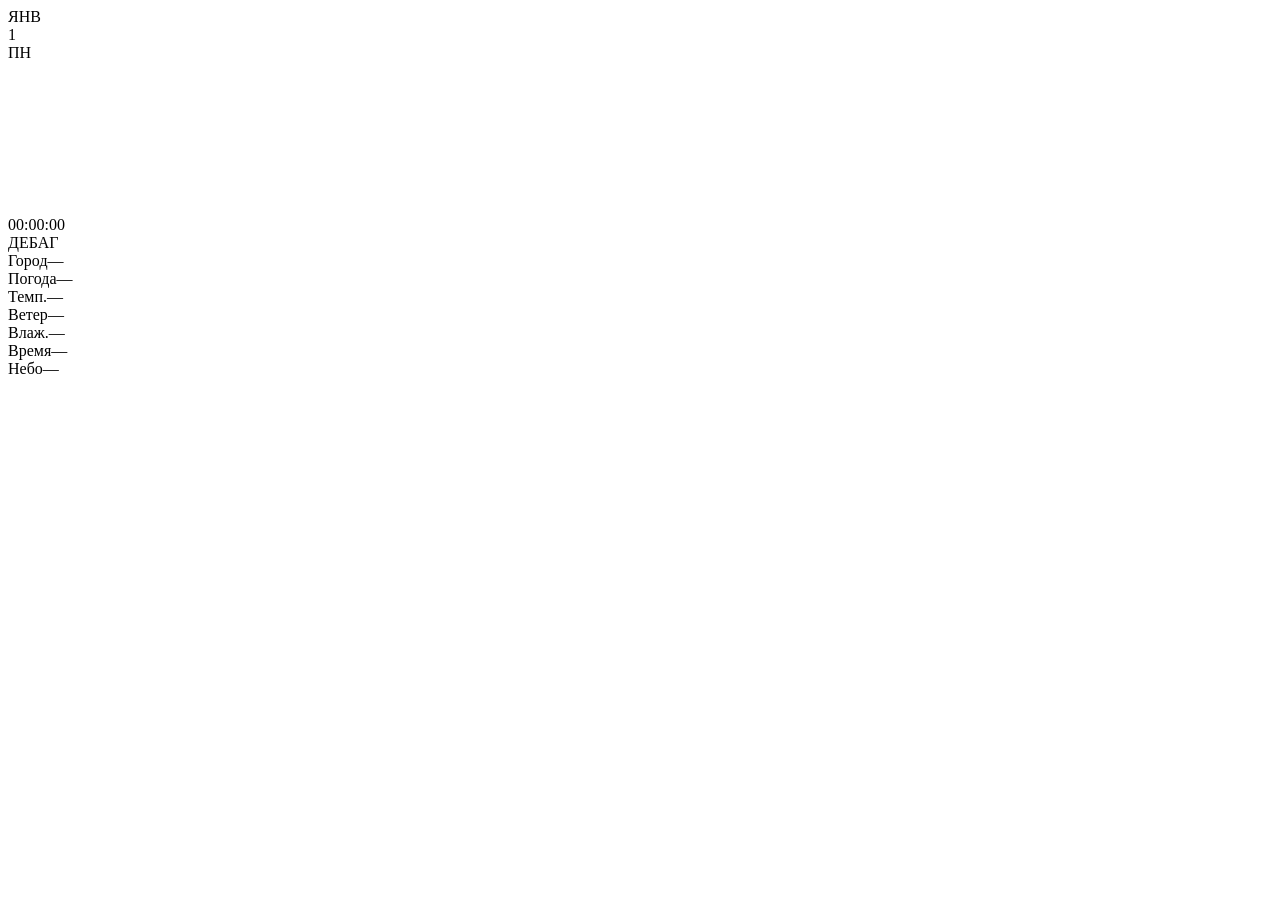
==== index.html @ 9e95ecc9 "Add files via upload" ====
<!DOCTYPE html>
<html lang="ru">
<head>
    <meta charset="UTF-8" />
    <meta name="viewport" content="width=device-width, initial-scale=1.0" />
    <title>Окно в мир</title>
    <link rel="stylesheet" href="css/style.css" />
    <link rel="preload" href="https://fonts.googleapis.com/css2?family=Press+Start+2P&display=swap" as="style" onload="this.onload=null;this.rel='stylesheet'">
</head>
<body>

<div class="room">
    <div class="wall">
        <!-- Календарь -->
        <div class="calendar-wall">
            <div class="nail"></div>
            <div class="string"></div>
            <div class="calendar">
                <div class="calendar-top"><span></span><span></span><span></span></div>
                <div class="calendar-hole"></div>
                <div class="cal-month" id="calMonth">ЯНВ</div>
                <div class="cal-day" id="calDay">1</div>
                <div class="cal-weekday" id="calWeekday">ПН</div>
            </div>
        </div>

        <!-- Окно -->
        <div class="window-wrapper">
            <div class="window">
                <canvas id="streetCanvas"></canvas>
            </div>
            <div class="sill">
                <div class="clock">
                    <span class="clock-time" id="clockTime">00:00:00</span>
                </div>
            </div>
        </div>
    </div>

    <!-- Дебаг -->
    <div class="debug" id="debug">
        <div class="debug-title">ДЕБАГ</div>
        <div class="debug-row"><span class="debug-label">Город</span><span class="debug-value" id="dbCity">—</span></div>
        <div class="debug-row"><span class="debug-label">Погода</span><span class="debug-value" id="dbCond">—</span></div>
        <div class="debug-row"><span class="debug-label">Темп.</span><span class="debug-value" id="dbTemp">—</span></div>
        <div class="debug-row"><span class="debug-label">Ветер</span><span class="debug-value" id="dbWind">—</span></div>
        <div class="debug-row"><span class="debug-label">Влаж.</span><span class="debug-value" id="dbHum">—</span></div>
        <div class="debug-row"><span class="debug-label">Время</span><span class="debug-value ok" id="dbTime">—</span></div>
        <div class="debug-row"><span class="debug-label">Небо</span><span class="debug-value" id="dbSky">—</span></div>
    </div>
</div>

<script src="js/config.js"></script>
<script src="js/dom.js"></script>
<script src="js/state.js"></script>
<script src="js/utils.js"></script>
<script src="js/api.js"></script>
<script src="js/generators.js"></script>
<script src="js/draw.js"></script>
<script src="js/main.js"></script>

</body>
</html>
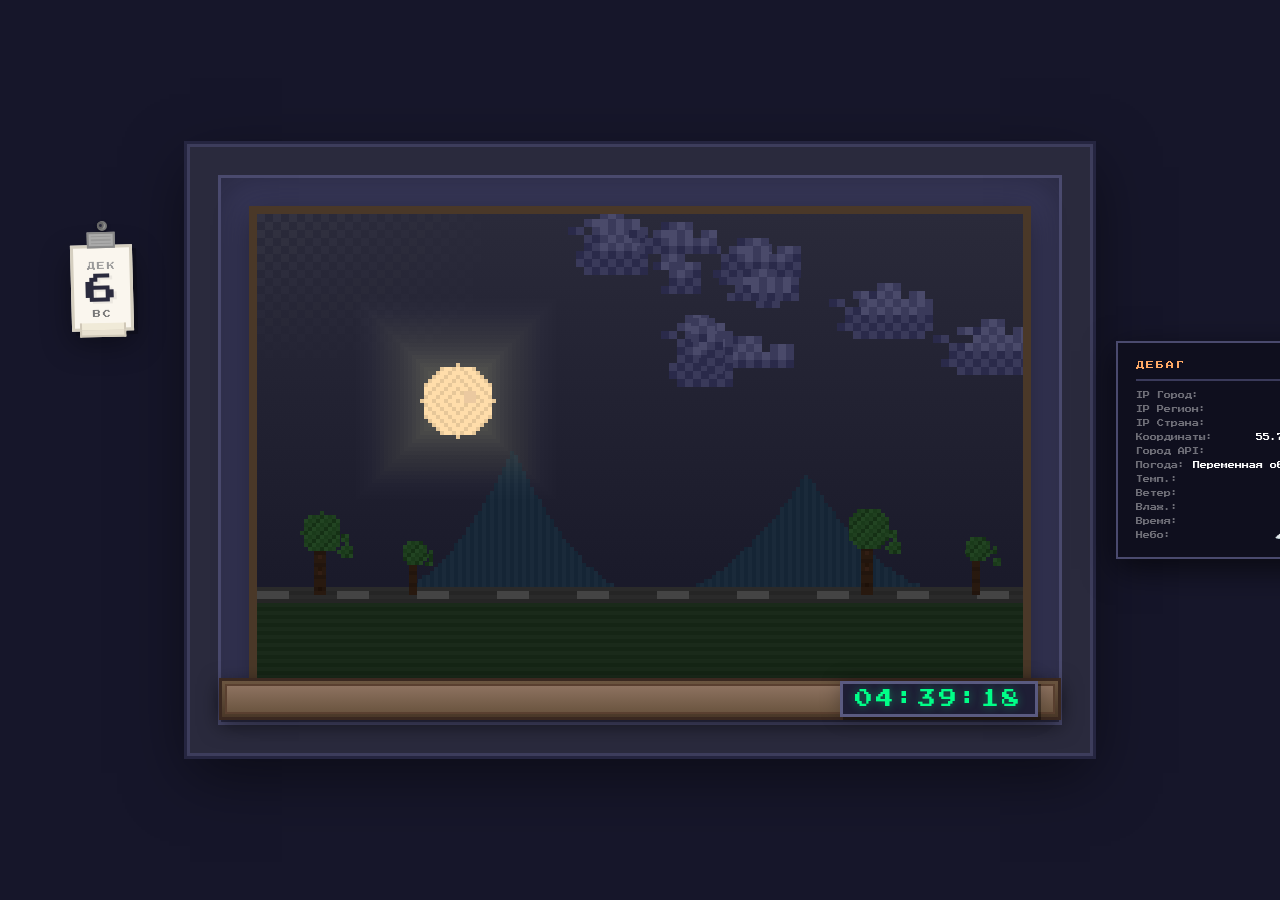
==== commit f4eb9c0e: "Add files via upload" ====
--- a/index.html
+++ b/index.html
@@ -40,13 +40,17 @@
     <!-- Дебаг -->
     <div class="debug" id="debug">
         <div class="debug-title">ДЕБАГ</div>
-        <div class="debug-row"><span class="debug-label">Город</span><span class="debug-value" id="dbCity">—</span></div>
-        <div class="debug-row"><span class="debug-label">Погода</span><span class="debug-value" id="dbCond">—</span></div>
-        <div class="debug-row"><span class="debug-label">Темп.</span><span class="debug-value" id="dbTemp">—</span></div>
-        <div class="debug-row"><span class="debug-label">Ветер</span><span class="debug-value" id="dbWind">—</span></div>
-        <div class="debug-row"><span class="debug-label">Влаж.</span><span class="debug-value" id="dbHum">—</span></div>
-        <div class="debug-row"><span class="debug-label">Время</span><span class="debug-value ok" id="dbTime">—</span></div>
-        <div class="debug-row"><span class="debug-label">Небо</span><span class="debug-value" id="dbSky">—</span></div>
+        <div class="debug-row"><span class="debug-label">IP Город:</span><span class="debug-value" id="dbIpCity">—</span></div>
+        <div class="debug-row"><span class="debug-label">IP Регион:</span><span class="debug-value" id="dbIpRegion">—</span></div>
+        <div class="debug-row"><span class="debug-label">IP Страна:</span><span class="debug-value" id="dbIpCountry">—</span></div>
+        <div class="debug-row"><span class="debug-label">Координаты:</span><span class="debug-value" id="dbIpCoords">—</span></div>
+        <div class="debug-row"><span class="debug-label">Город API:</span><span class="debug-value" id="dbCity">—</span></div>
+        <div class="debug-row"><span class="debug-label">Погода:</span><span class="debug-value" id="dbCond">—</span></div>
+        <div class="debug-row"><span class="debug-label">Темп.:</span><span class="debug-value" id="dbTemp">—</span></div>
+        <div class="debug-row"><span class="debug-label">Ветер:</span><span class="debug-value" id="dbWind">—</span></div>
+        <div class="debug-row"><span class="debug-label">Влаж.:</span><span class="debug-value" id="dbHum">—</span></div>
+        <div class="debug-row"><span class="debug-label">Время:</span><span class="debug-value ok" id="dbTime">—</span></div>
+        <div class="debug-row"><span class="debug-label">Небо:</span><span class="debug-value" id="dbSky">—</span></div>
     </div>
 </div>
 
--- a/css/style.css
+++ b/css/style.css
@@ -0,0 +1,341 @@
+@import url('https://fonts.googleapis.com/css2?family=Press+Start+2P&display=swap');
+
+:root {
+    --bg-room: #2a2a3d;
+    --bg-wall: #38385a;
+    --border-color: #4a4a6e;
+    --wood-dark: #4a3828;
+    --wood-mid: #6b5540;
+    --wood-light: #8d7260;
+    --text-glow: #00ff88;
+    --pixel-size: 4px;
+}
+
+* {
+    margin: 0;
+    padding: 0;
+    box-sizing: border-box;
+}
+
+body {
+    min-height: 100vh;
+    display: flex;
+    justify-content: center;
+    align-items: center;
+    background: #16162a;
+    padding: 24px;
+    font-family: 'Press Start 2P', monospace;
+}
+
+.room {
+    position: relative;
+    width: min(900px, 100%);
+    background: var(--bg-room);
+    padding: 28px;
+    box-shadow: 
+        0 0 0 3px #3d3d5c,
+        0 0 0 6px #252540,
+        0 20px 60px rgba(0,0,0,0.5);
+    image-rendering: pixelated;
+}
+
+.wall {
+    position: relative;
+    background: var(--bg-wall);
+    padding: 28px;
+    border: 3px solid var(--border-color);
+    box-shadow: inset 0 0 40px rgba(0,0,0,0.3);
+}
+
+.window-wrapper {
+    position: relative;
+    width: 100%;
+    aspect-ratio: 16/10;
+}
+
+.window {
+    width: 100%;
+    height: 100%;
+    overflow: hidden;
+    border: 8px solid var(--wood-dark);
+    box-shadow: 
+        inset 0 0 80px rgba(0,0,0,0.3),
+        0 8px 32px rgba(0,0,0,0.4);
+    image-rendering: pixelated;
+}
+
+#streetCanvas {
+    width: 100%;
+    height: 100%;
+    display: block;
+    image-rendering: pixelated;
+}
+
+/* Подоконник */
+.sill {
+    position: absolute;
+    bottom: -26px;
+    left: -30px;
+    right: -30px;
+    height: 42px;
+    background: linear-gradient(180deg, var(--wood-mid), var(--wood-dark));
+    z-index: 10;
+    border: 3px solid #3a2820;
+    box-shadow: 0 6px 20px rgba(0,0,0,0.5);
+    display: flex;
+    align-items: center;
+    justify-content: flex-end;
+    padding: 0 20px;
+}
+
+.sill::after {
+    content: '';
+    position: absolute;
+    inset: 3px;
+    background: linear-gradient(180deg, var(--wood-light), var(--wood-mid));
+    border: 2px solid #5a4030;
+    pointer-events: none;
+}
+
+/* Часы */
+.clock {
+    position: relative;
+    z-index: 1;
+    background: #1e1e35;
+    padding: 6px 12px;
+    border: 3px solid #5a5a80;
+    box-shadow: 
+        3px 3px 0 rgba(0,0,0,0.4),
+        0 0 20px rgba(0,0,0,0.3);
+    image-rendering: pixelated;
+}
+
+.clock-time {
+    font-family: 'Press Start 2P', monospace;
+    font-size: 18px;
+    color: var(--text-glow);
+    text-shadow: 0 0 10px rgba(0,255,136,0.4);
+    letter-spacing: 3px;
+    white-space: nowrap;
+}
+
+/* Календарь на стене */
+.calendar-wall {
+    position: absolute;
+    left: -150px;
+    top: 8%;
+    z-index: 20;
+    image-rendering: pixelated;
+}
+
+.nail {
+    width: 10px;
+    height: 10px;
+    background: #999;
+    border: 2px solid #777;
+    border-radius: 50%;
+    margin: 0 auto 2px;
+    box-shadow: 0 2px 4px rgba(0,0,0,0.3);
+}
+
+.nail::after {
+    content: '';
+    display: block;
+    width: 3px;
+    height: 3px;
+    background: #bbb;
+    border-radius: 50%;
+    margin: 2px auto 0;
+}
+
+.string {
+    width: 2px;
+    height: 12px;
+    background: #9b8b70;
+    margin: 0 auto;
+}
+
+.calendar {
+    position: relative;
+    background: #faf6ee;
+    padding: 14px 12px 10px;
+    border: 3px solid #d5cfc0;
+    box-shadow: 
+        4px 4px 0 rgba(0,0,0,0.2),
+        0 12px 30px rgba(0,0,0,0.4);
+    text-align: center;
+    transform: rotate(-1.5deg);
+    transition: transform 0.15s steps(2);
+}
+
+.calendar:hover {
+    transform: rotate(0deg) scale(1.04);
+}
+
+.calendar-top {
+    position: absolute;
+    top: -16px;
+    left: 50%;
+    transform: translateX(-50%);
+    width: 28px;
+    height: 16px;
+    background: #aaa;
+    border: 2px solid #888;
+    display: flex;
+    flex-direction: column;
+    align-items: center;
+    justify-content: center;
+    gap: 2px;
+    padding: 2px;
+}
+
+.calendar-top span {
+    display: block;
+    width: 20px;
+    height: 2px;
+    background: #999;
+}
+
+.calendar-hole {
+    position: absolute;
+    top: -26px;
+    left: 50%;
+    transform: translateX(-50%);
+    width: 7px;
+    height: 7px;
+    background: #2a2a3d;
+    border: 2px solid #666;
+    border-radius: 50%;
+    z-index: 1;
+}
+
+.calendar::before,
+.calendar::after {
+    content: '';
+    position: absolute;
+    left: 5px;
+    right: 5px;
+    border: 2px solid #d0c8b8;
+    border-top: none;
+    background: #f0ead8;
+}
+
+.calendar::before {
+    bottom: -4px;
+    height: 7px;
+}
+
+.calendar::after {
+    bottom: -9px;
+    height: 5px;
+    background: #e8e0d0;
+}
+
+.cal-month {
+    font-family: 'Press Start 2P', monospace;
+    font-size: 8px;
+    color: #999;
+    letter-spacing: 2px;
+    margin-bottom: 4px;
+}
+
+.cal-day {
+    font-family: 'Press Start 2P', monospace;
+    font-size: 32px;
+    color: #2a2a3d;
+    line-height: 1;
+    margin: 4px 0;
+    text-shadow: 2px 2px 0 rgba(0,0,0,0.06);
+}
+
+.cal-weekday {
+    font-family: 'Press Start 2P', monospace;
+    font-size: 8px;
+    color: #777;
+    letter-spacing: 2px;
+}
+
+/* Дебаг */
+.debug {
+    position: absolute;
+    right: -270px;
+    top: 50%;
+    transform: translateY(-50%);
+    background: rgba(15,15,30,0.92);
+    padding: 14px 18px;
+    border: 2px solid #4a4a6e;
+    font-size: 7px;
+    color: #aaffaa;
+    font-family: 'Press Start 2P', monospace;
+    line-height: 2;
+    min-width: 230px;
+    z-index: 30;
+    box-shadow: 0 10px 30px rgba(0,0,0,0.6);
+    pointer-events: none;
+}
+
+.debug-title {
+    color: #ffaa66;
+    font-size: 8px;
+    letter-spacing: 2px;
+    border-bottom: 2px solid #3a3a5a;
+    padding-bottom: 6px;
+    margin-bottom: 8px;
+}
+
+.debug-row {
+    display: flex;
+    justify-content: space-between;
+    gap: 8px;
+}
+
+.debug-label { color: rgba(255,255,255,0.4); }
+.debug-value { color: #fff; }
+.debug-value.ok { color: #66ff88; }
+.debug-value.warn { color: #ffcc44; }
+
+/* Адаптив */
+@media (max-width: 1100px) {
+    .debug {
+        position: static;
+        transform: none;
+        margin-top: 20px;
+        width: 100%;
+        min-width: auto;
+    }
+}
+
+@media (max-width: 768px) {
+    body { padding: 12px; }
+    .room { padding: 16px; }
+    .wall { padding: 16px; }
+    .window { border-width: 5px; }
+    .sill {
+        height: 32px;
+        padding: 0 12px;
+        bottom: -18px;
+        left: -18px;
+        right: -18px;
+    }
+    .clock-time { font-size: 13px; letter-spacing: 1px; }
+    .calendar-wall {
+        position: static;
+        display: flex;
+        justify-content: center;
+        margin-bottom: 14px;
+    }
+    .nail, .string, .calendar-top, .calendar-hole { display: none; }
+    .calendar { transform: none !important; }
+    .cal-day { font-size: 24px; }
+}
+
+@media (max-width: 400px) {
+    .room { padding: 10px; }
+    .wall { padding: 10px; }
+    .sill { height: 26px; padding: 0 8px; bottom: -14px; left: -12px; right: -12px; }
+    .clock { padding: 4px 8px; border-width: 2px; }
+    .clock-time { font-size: 10px; }
+    .calendar { padding: 8px; }
+    .cal-day { font-size: 18px; }
+    .cal-month, .cal-weekday { font-size: 6px; }
+}
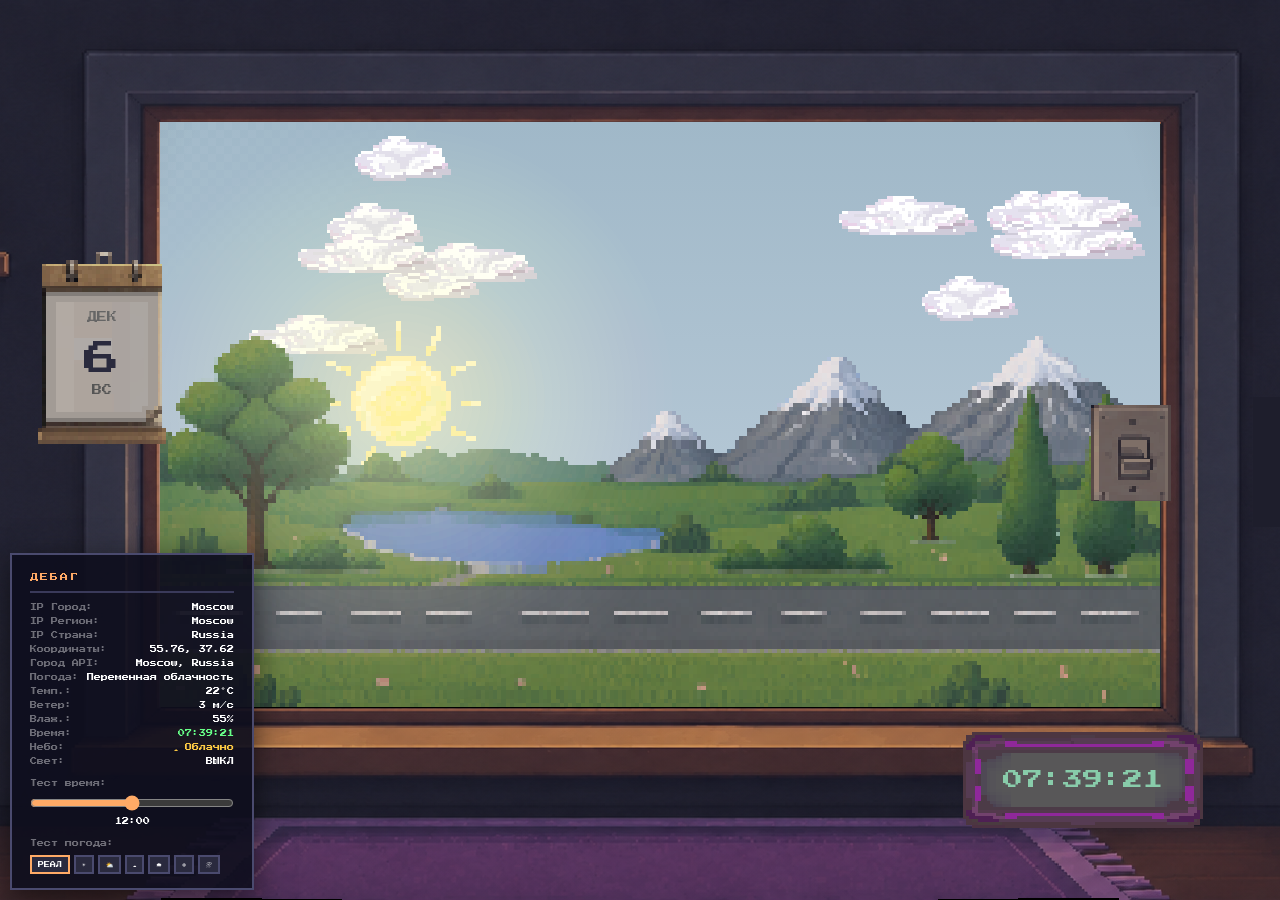
==== commit 7e91eeed: "Add files via upload" ====
--- a/index.html
+++ b/index.html
@@ -9,48 +9,50 @@
 </head>
 <body>
 
-<div class="room">
-    <div class="wall">
-        <!-- Календарь -->
-        <div class="calendar-wall">
-            <div class="nail"></div>
-            <div class="string"></div>
-            <div class="calendar">
-                <div class="calendar-top"><span></span><span></span><span></span></div>
-                <div class="calendar-hole"></div>
-                <div class="cal-month" id="calMonth">ЯНВ</div>
-                <div class="cal-day" id="calDay">1</div>
-                <div class="cal-weekday" id="calWeekday">ПН</div>
-            </div>
+<canvas id="mainCanvas"></canvas>
+
+<!-- Календарь на стене -->
+<div class="calendar-wall" id="calendarWall"></div>
+
+<!-- Часы на подоконнике -->
+<div class="clock" id="clock">
+    <span class="clock-time" id="clockTime">00:00:00</span>
+</div>
+
+<!-- Выключатель -->
+<div class="light-switch" id="lightSwitch"></div>
+
+<!-- Дебаг -->
+<div class="debug" id="debug">
+    <div class="debug-title">ДЕБАГ</div>
+    <div class="debug-row"><span class="debug-label">IP Город:</span><span class="debug-value" id="dbIpCity">—</span></div>
+    <div class="debug-row"><span class="debug-label">IP Регион:</span><span class="debug-value" id="dbIpRegion">—</span></div>
+    <div class="debug-row"><span class="debug-label">IP Страна:</span><span class="debug-value" id="dbIpCountry">—</span></div>
+    <div class="debug-row"><span class="debug-label">Координаты:</span><span class="debug-value" id="dbIpCoords">—</span></div>
+    <div class="debug-row"><span class="debug-label">Город API:</span><span class="debug-value" id="dbCity">—</span></div>
+    <div class="debug-row"><span class="debug-label">Погода:</span><span class="debug-value" id="dbCond">—</span></div>
+    <div class="debug-row"><span class="debug-label">Темп.:</span><span class="debug-value" id="dbTemp">—</span></div>
+    <div class="debug-row"><span class="debug-label">Ветер:</span><span class="debug-value" id="dbWind">—</span></div>
+    <div class="debug-row"><span class="debug-label">Влаж.:</span><span class="debug-value" id="dbHum">—</span></div>
+    <div class="debug-row"><span class="debug-label">Время:</span><span class="debug-value ok" id="dbTime">—</span></div>
+    <div class="debug-row"><span class="debug-label">Небо:</span><span class="debug-value" id="dbSky">—</span></div>
+    <div class="debug-row"><span class="debug-label">Свет:</span><span class="debug-value ok" id="dbLight">ВЫКЛ</span></div>
+    <div class="debug-row" style="margin-top:8px; flex-direction:column; gap:4px;">
+        <span class="debug-label">Тест время:</span>
+        <input type="range" id="timeSlider" min="0" max="1440" value="720" style="width:100%;">
+        <span class="debug-value" id="testTime">12:00</span>
+    </div>
+    <div class="debug-row" style="margin-top:8px; flex-direction:column; gap:4px;">
+        <span class="debug-label">Тест погода:</span>
+        <div style="display:flex;flex-wrap:wrap;gap:4px;">
+            <button class="weather-btn" data-weather="real" style="font-family:'Press Start 2P',monospace;font-size:6px;padding:4px 6px;background:#2a2a3e;color:#fff;border:2px solid #ffaa66;cursor:pointer;">РЕАЛ</button>
+            <button class="weather-btn" data-weather="clear" style="font-family:'Press Start 2P',monospace;font-size:6px;padding:4px 6px;background:#2a2a3e;color:#fff;border:2px solid #4a4a6e;cursor:pointer;">☀️</button>
+            <button class="weather-btn" data-weather="partly" style="font-family:'Press Start 2P',monospace;font-size:6px;padding:4px 6px;background:#2a2a3e;color:#fff;border:2px solid #4a4a6e;cursor:pointer;">⛅</button>
+            <button class="weather-btn" data-weather="cloudy" style="font-family:'Press Start 2P',monospace;font-size:6px;padding:4px 6px;background:#2a2a3e;color:#fff;border:2px solid #4a4a6e;cursor:pointer;">☁️</button>
+            <button class="weather-btn" data-weather="rain" style="font-family:'Press Start 2P',monospace;font-size:6px;padding:4px 6px;background:#2a2a3e;color:#fff;border:2px solid #4a4a6e;cursor:pointer;">🌧</button>
+            <button class="weather-btn" data-weather="snow" style="font-family:'Press Start 2P',monospace;font-size:6px;padding:4px 6px;background:#2a2a3e;color:#fff;border:2px solid #4a4a6e;cursor:pointer;">❄️</button>
+            <button class="weather-btn" data-weather="storm" style="font-family:'Press Start 2P',monospace;font-size:6px;padding:4px 6px;background:#2a2a3e;color:#fff;border:2px solid #4a4a6e;cursor:pointer;">⛈</button>
         </div>
-
-        <!-- Окно -->
-        <div class="window-wrapper">
-            <div class="window">
-                <canvas id="streetCanvas"></canvas>
-            </div>
-            <div class="sill">
-                <div class="clock">
-                    <span class="clock-time" id="clockTime">00:00:00</span>
-                </div>
-            </div>
-        </div>
-    </div>
-
-    <!-- Дебаг -->
-    <div class="debug" id="debug">
-        <div class="debug-title">ДЕБАГ</div>
-        <div class="debug-row"><span class="debug-label">IP Город:</span><span class="debug-value" id="dbIpCity">—</span></div>
-        <div class="debug-row"><span class="debug-label">IP Регион:</span><span class="debug-value" id="dbIpRegion">—</span></div>
-        <div class="debug-row"><span class="debug-label">IP Страна:</span><span class="debug-value" id="dbIpCountry">—</span></div>
-        <div class="debug-row"><span class="debug-label">Координаты:</span><span class="debug-value" id="dbIpCoords">—</span></div>
-        <div class="debug-row"><span class="debug-label">Город API:</span><span class="debug-value" id="dbCity">—</span></div>
-        <div class="debug-row"><span class="debug-label">Погода:</span><span class="debug-value" id="dbCond">—</span></div>
-        <div class="debug-row"><span class="debug-label">Темп.:</span><span class="debug-value" id="dbTemp">—</span></div>
-        <div class="debug-row"><span class="debug-label">Ветер:</span><span class="debug-value" id="dbWind">—</span></div>
-        <div class="debug-row"><span class="debug-label">Влаж.:</span><span class="debug-value" id="dbHum">—</span></div>
-        <div class="debug-row"><span class="debug-label">Время:</span><span class="debug-value ok" id="dbTime">—</span></div>
-        <div class="debug-row"><span class="debug-label">Небо:</span><span class="debug-value" id="dbSky">—</span></div>
     </div>
 </div>
 
@@ -60,6 +62,15 @@
 <script src="js/utils.js"></script>
 <script src="js/api.js"></script>
 <script src="js/generators.js"></script>
+<script src="js/sprites/clock.js"></script>
+<script src="js/sprites/cloud.js"></script>
+<script src="js/sprites/sun.js"></script>
+<script src="js/sprites/ground.js"></script>
+<script src="js/sprites/trees.js"></script>
+<script src="js/sprites/room.js"></script>
+<script src="js/sprites/calendar.js"></script>
+<script src="js/sprites/switch.js"></script>
+<script src="js/sprites/index.js"></script>
 <script src="js/draw.js"></script>
 <script src="js/main.js"></script>
 
--- a/css/style.css
+++ b/css/style.css
@@ -1,15 +1,4 @@
 @import url('https://fonts.googleapis.com/css2?family=Press+Start+2P&display=swap');
-
-:root {
-    --bg-room: #2a2a3d;
-    --bg-wall: #38385a;
-    --border-color: #4a4a6e;
-    --wood-dark: #4a3828;
-    --wood-mid: #6b5540;
-    --wood-light: #8d7260;
-    --text-glow: #00ff88;
-    --pixel-size: 4px;
-}
 
 * {
     margin: 0;
@@ -18,249 +7,85 @@
 }
 
 body {
-    min-height: 100vh;
-    display: flex;
-    justify-content: center;
-    align-items: center;
-    background: #16162a;
-    padding: 24px;
+    width: 100vw;
+    height: 100vh;
+    overflow: hidden;
+    background: #000;
     font-family: 'Press Start 2P', monospace;
 }
 
-.room {
-    position: relative;
-    width: min(900px, 100%);
-    background: var(--bg-room);
-    padding: 28px;
-    box-shadow: 
-        0 0 0 3px #3d3d5c,
-        0 0 0 6px #252540,
-        0 20px 60px rgba(0,0,0,0.5);
+#mainCanvas {
+    position: fixed;
+    top: 0;
+    left: 0;
+    width: 100%;
+    height: 100%;
     image-rendering: pixelated;
 }
 
-.wall {
-    position: relative;
-    background: var(--bg-wall);
-    padding: 28px;
-    border: 3px solid var(--border-color);
-    box-shadow: inset 0 0 40px rgba(0,0,0,0.3);
+/* Часы */
+.clock {
+    position: fixed;
+    z-index: 10;
+    right: 6%;
+    bottom: 8%;
+    image-rendering: pixelated;
+    display: none;
 }
 
-.window-wrapper {
-    position: relative;
-    width: 100%;
-    aspect-ratio: 16/10;
+.clock.visible {
+    display: block;
 }
 
-.window {
-    width: 100%;
-    height: 100%;
-    overflow: hidden;
-    border: 8px solid var(--wood-dark);
-    box-shadow: 
-        inset 0 0 80px rgba(0,0,0,0.3),
-        0 8px 32px rgba(0,0,0,0.4);
-    image-rendering: pixelated;
-}
-
-#streetCanvas {
-    width: 100%;
-    height: 100%;
+#clockCanvas {
     display: block;
     image-rendering: pixelated;
 }
 
-/* Подоконник */
-.sill {
-    position: absolute;
-    bottom: -26px;
-    left: -30px;
-    right: -30px;
-    height: 42px;
-    background: linear-gradient(180deg, var(--wood-mid), var(--wood-dark));
+/* Календарь */
+.calendar-wall {
+    position: fixed;
     z-index: 10;
-    border: 3px solid #3a2820;
-    box-shadow: 0 6px 20px rgba(0,0,0,0.5);
-    display: flex;
-    align-items: center;
-    justify-content: flex-end;
-    padding: 0 20px;
+    image-rendering: pixelated;
+    left: 3%;
+    top: 28%;
+    display: none;
 }
 
-.sill::after {
-    content: '';
-    position: absolute;
-    inset: 3px;
-    background: linear-gradient(180deg, var(--wood-light), var(--wood-mid));
-    border: 2px solid #5a4030;
-    pointer-events: none;
+.calendar-wall.visible {
+    display: block;
 }
 
-/* Часы */
-.clock {
-    position: relative;
-    z-index: 1;
-    background: #1e1e35;
-    padding: 6px 12px;
-    border: 3px solid #5a5a80;
-    box-shadow: 
-        3px 3px 0 rgba(0,0,0,0.4),
-        0 0 20px rgba(0,0,0,0.3);
+#calendarCanvas {
+    display: block;
     image-rendering: pixelated;
 }
 
-.clock-time {
-    font-family: 'Press Start 2P', monospace;
-    font-size: 18px;
-    color: var(--text-glow);
-    text-shadow: 0 0 10px rgba(0,255,136,0.4);
-    letter-spacing: 3px;
-    white-space: nowrap;
+/* Выключатель */
+.light-switch {
+    position: fixed;
+    z-index: 10;
+    right: 8%;
+    top: 45%;
+    cursor: pointer;
+    image-rendering: pixelated;
+    display: none;
 }
 
-/* Календарь на стене */
-.calendar-wall {
-    position: absolute;
-    left: -150px;
-    top: 8%;
-    z-index: 20;
-    image-rendering: pixelated;
+.light-switch.visible {
+    display: block;
 }
 
-.nail {
-    width: 10px;
-    height: 10px;
-    background: #999;
-    border: 2px solid #777;
-    border-radius: 50%;
-    margin: 0 auto 2px;
-    box-shadow: 0 2px 4px rgba(0,0,0,0.3);
-}
-
-.nail::after {
-    content: '';
+#switchCanvas {
     display: block;
-    width: 3px;
-    height: 3px;
-    background: #bbb;
-    border-radius: 50%;
-    margin: 2px auto 0;
-}
-
-.string {
-    width: 2px;
-    height: 12px;
-    background: #9b8b70;
-    margin: 0 auto;
-}
-
-.calendar {
-    position: relative;
-    background: #faf6ee;
-    padding: 14px 12px 10px;
-    border: 3px solid #d5cfc0;
-    box-shadow: 
-        4px 4px 0 rgba(0,0,0,0.2),
-        0 12px 30px rgba(0,0,0,0.4);
-    text-align: center;
-    transform: rotate(-1.5deg);
-    transition: transform 0.15s steps(2);
-}
-
-.calendar:hover {
-    transform: rotate(0deg) scale(1.04);
-}
-
-.calendar-top {
-    position: absolute;
-    top: -16px;
-    left: 50%;
-    transform: translateX(-50%);
-    width: 28px;
-    height: 16px;
-    background: #aaa;
-    border: 2px solid #888;
-    display: flex;
-    flex-direction: column;
-    align-items: center;
-    justify-content: center;
-    gap: 2px;
-    padding: 2px;
-}
-
-.calendar-top span {
-    display: block;
-    width: 20px;
-    height: 2px;
-    background: #999;
-}
-
-.calendar-hole {
-    position: absolute;
-    top: -26px;
-    left: 50%;
-    transform: translateX(-50%);
-    width: 7px;
-    height: 7px;
-    background: #2a2a3d;
-    border: 2px solid #666;
-    border-radius: 50%;
-    z-index: 1;
-}
-
-.calendar::before,
-.calendar::after {
-    content: '';
-    position: absolute;
-    left: 5px;
-    right: 5px;
-    border: 2px solid #d0c8b8;
-    border-top: none;
-    background: #f0ead8;
-}
-
-.calendar::before {
-    bottom: -4px;
-    height: 7px;
-}
-
-.calendar::after {
-    bottom: -9px;
-    height: 5px;
-    background: #e8e0d0;
-}
-
-.cal-month {
-    font-family: 'Press Start 2P', monospace;
-    font-size: 8px;
-    color: #999;
-    letter-spacing: 2px;
-    margin-bottom: 4px;
-}
-
-.cal-day {
-    font-family: 'Press Start 2P', monospace;
-    font-size: 32px;
-    color: #2a2a3d;
-    line-height: 1;
-    margin: 4px 0;
-    text-shadow: 2px 2px 0 rgba(0,0,0,0.06);
-}
-
-.cal-weekday {
-    font-family: 'Press Start 2P', monospace;
-    font-size: 8px;
-    color: #777;
-    letter-spacing: 2px;
+    image-rendering: pixelated;
 }
 
 /* Дебаг */
 .debug {
-    position: absolute;
-    right: -270px;
-    top: 50%;
-    transform: translateY(-50%);
+    position: fixed;
+    left: 10px;
+    bottom: 10px;
     background: rgba(15,15,30,0.92);
     padding: 14px 18px;
     border: 2px solid #4a4a6e;
@@ -271,7 +96,9 @@
     min-width: 230px;
     z-index: 30;
     box-shadow: 0 10px 30px rgba(0,0,0,0.6);
-    pointer-events: none;
+    pointer-events: auto;
+    max-height: 90vh;
+    overflow-y: auto;
 }
 
 .debug-title {
@@ -294,48 +121,34 @@
 .debug-value.ok { color: #66ff88; }
 .debug-value.warn { color: #ffcc44; }
 
-/* Адаптив */
-@media (max-width: 1100px) {
-    .debug {
-        position: static;
-        transform: none;
-        margin-top: 20px;
-        width: 100%;
-        min-width: auto;
-    }
+#timeSlider {
+    cursor: pointer;
+    pointer-events: auto !important;
+    image-rendering: auto;
+    accent-color: #ffaa66;
+}
+
+#testTime {
+    pointer-events: auto !important;
+    text-align: center;
 }
 
 @media (max-width: 768px) {
-    body { padding: 12px; }
-    .room { padding: 16px; }
-    .wall { padding: 16px; }
-    .window { border-width: 5px; }
-    .sill {
-        height: 32px;
-        padding: 0 12px;
-        bottom: -18px;
-        left: -18px;
-        right: -18px;
-    }
-    .clock-time { font-size: 13px; letter-spacing: 1px; }
-    .calendar-wall {
-        position: static;
-        display: flex;
-        justify-content: center;
-        margin-bottom: 14px;
-    }
-    .nail, .string, .calendar-top, .calendar-hole { display: none; }
-    .calendar { transform: none !important; }
-    .cal-day { font-size: 24px; }
+    .clock { right: 3%; bottom: 6%; }
+    #clockCanvas { width: 140px !important; height: 56px !important; }
+    .calendar-wall { left: 2%; top: 24%; }
+    #calendarCanvas { width: 80px !important; height: 120px !important; }
+    .light-switch { right: 5%; top: 40%; }
+    #switchCanvas { width: 64px !important; height: 64px !important; }
+    .debug { left: 2px; bottom: 2px; font-size: 6px; min-width: 180px; padding: 8px 10px; }
 }
 
-@media (max-width: 400px) {
-    .room { padding: 10px; }
-    .wall { padding: 10px; }
-    .sill { height: 26px; padding: 0 8px; bottom: -14px; left: -12px; right: -12px; }
-    .clock { padding: 4px 8px; border-width: 2px; }
-    .clock-time { font-size: 10px; }
-    .calendar { padding: 8px; }
-    .cal-day { font-size: 18px; }
-    .cal-month, .cal-weekday { font-size: 6px; }
+@media (max-width: 1100px) {
+    .debug {
+        left: 2px;
+        bottom: 2px;
+        font-size: 6px;
+        min-width: 180px;
+        padding: 8px 10px;
+    }
 }
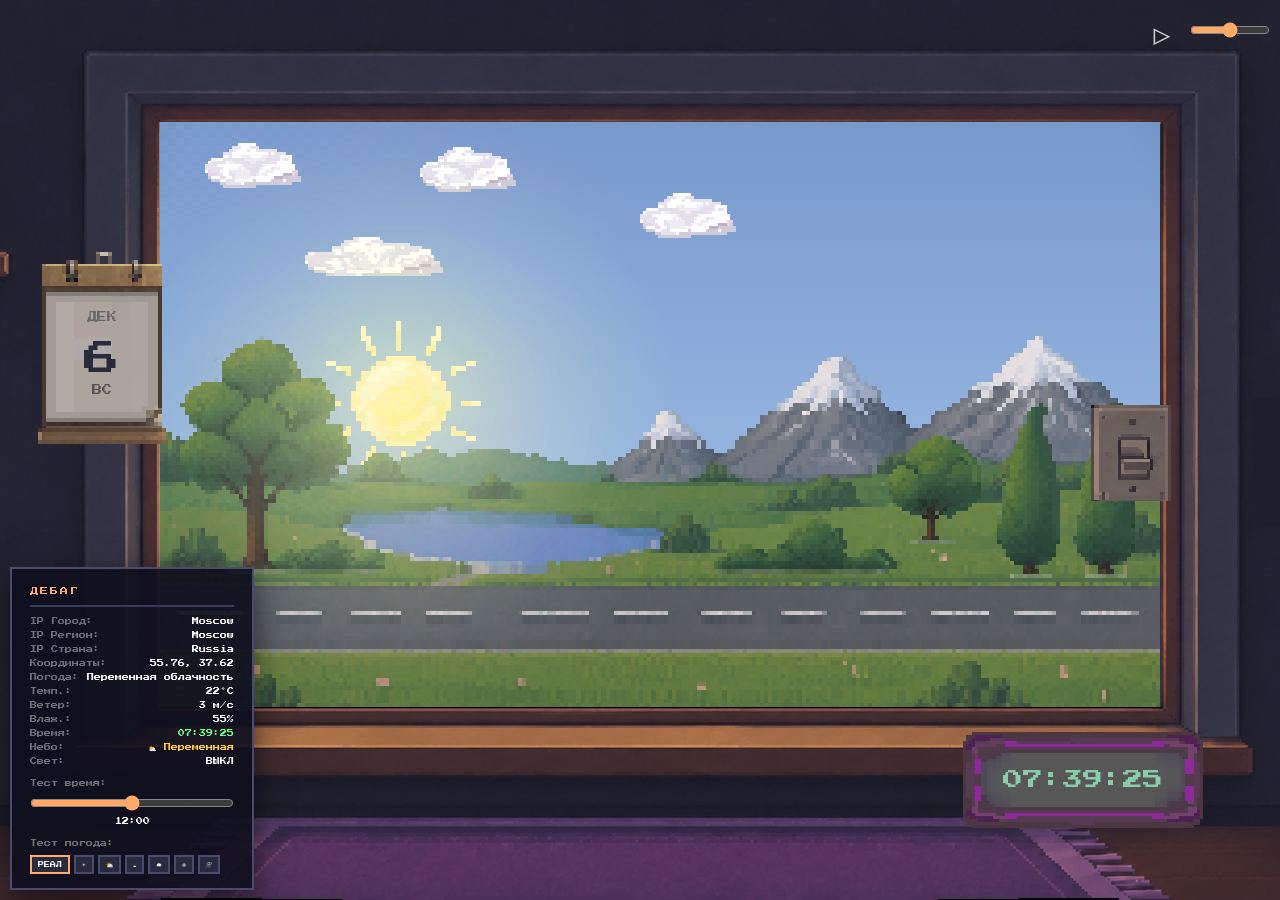
==== commit a04c6200: "Add files via upload" ====
--- a/index.html
+++ b/index.html
@@ -11,25 +11,23 @@
 
 <canvas id="mainCanvas"></canvas>
 
-<!-- Календарь на стене -->
 <div class="calendar-wall" id="calendarWall"></div>
 
-<!-- Часы на подоконнике -->
-<div class="clock" id="clock">
-    <span class="clock-time" id="clockTime">00:00:00</span>
+<div class="clock" id="clock"><span class="clock-time" id="clockTime">00:00:00</span></div>
+
+<div class="light-switch" id="lightSwitch"></div>
+
+<div class="sound-panel" id="soundPanel">
+    <button class="sound-btn" id="soundToggle">▷</button>
+    <input type="range" class="sound-slider" id="soundVolume" min="0" max="100" value="50">
 </div>
 
-<!-- Выключатель -->
-<div class="light-switch" id="lightSwitch"></div>
-
-<!-- Дебаг -->
 <div class="debug" id="debug">
     <div class="debug-title">ДЕБАГ</div>
     <div class="debug-row"><span class="debug-label">IP Город:</span><span class="debug-value" id="dbIpCity">—</span></div>
     <div class="debug-row"><span class="debug-label">IP Регион:</span><span class="debug-value" id="dbIpRegion">—</span></div>
     <div class="debug-row"><span class="debug-label">IP Страна:</span><span class="debug-value" id="dbIpCountry">—</span></div>
     <div class="debug-row"><span class="debug-label">Координаты:</span><span class="debug-value" id="dbIpCoords">—</span></div>
-    <div class="debug-row"><span class="debug-label">Город API:</span><span class="debug-value" id="dbCity">—</span></div>
     <div class="debug-row"><span class="debug-label">Погода:</span><span class="debug-value" id="dbCond">—</span></div>
     <div class="debug-row"><span class="debug-label">Темп.:</span><span class="debug-value" id="dbTemp">—</span></div>
     <div class="debug-row"><span class="debug-label">Ветер:</span><span class="debug-value" id="dbWind">—</span></div>
@@ -37,12 +35,12 @@
     <div class="debug-row"><span class="debug-label">Время:</span><span class="debug-value ok" id="dbTime">—</span></div>
     <div class="debug-row"><span class="debug-label">Небо:</span><span class="debug-value" id="dbSky">—</span></div>
     <div class="debug-row"><span class="debug-label">Свет:</span><span class="debug-value ok" id="dbLight">ВЫКЛ</span></div>
-    <div class="debug-row" style="margin-top:8px; flex-direction:column; gap:4px;">
+    <div class="debug-row" style="margin-top:8px;flex-direction:column;gap:4px;">
         <span class="debug-label">Тест время:</span>
         <input type="range" id="timeSlider" min="0" max="1440" value="720" style="width:100%;">
         <span class="debug-value" id="testTime">12:00</span>
     </div>
-    <div class="debug-row" style="margin-top:8px; flex-direction:column; gap:4px;">
+    <div class="debug-row" style="margin-top:8px;flex-direction:column;gap:4px;">
         <span class="debug-label">Тест погода:</span>
         <div style="display:flex;flex-wrap:wrap;gap:4px;">
             <button class="weather-btn" data-weather="real" style="font-family:'Press Start 2P',monospace;font-size:6px;padding:4px 6px;background:#2a2a3e;color:#fff;border:2px solid #ffaa66;cursor:pointer;">РЕАЛ</button>
@@ -62,6 +60,7 @@
 <script src="js/utils.js"></script>
 <script src="js/api.js"></script>
 <script src="js/generators.js"></script>
+<script src="js/sounds.js"></script>
 <script src="js/sprites/clock.js"></script>
 <script src="js/sprites/cloud.js"></script>
 <script src="js/sprites/sun.js"></script>
--- a/css/style.css
+++ b/css/style.css
@@ -81,6 +81,47 @@
     image-rendering: pixelated;
 }
 
+/* Панель звука */
+.sound-panel {
+    position: fixed;
+    z-index: 25;
+    right: 10px;
+    top: 10px;
+    display: flex;
+    align-items: center;
+    gap: 8px;
+}
+
+.sound-btn {
+    background: none;
+    border: none;
+    color: #ccc;
+    font-size: 28px;
+    cursor: pointer;
+    padding: 0;
+    font-family: 'Press Start 2P', monospace;
+    image-rendering: pixelated;
+    min-width: 40px;
+    text-align: center;
+    line-height: 1;
+    transition: color 0.2s;
+    display: flex;
+    align-items: center;
+    justify-content: center;
+    height: 40px;
+}
+
+.sound-btn:hover {
+    color: #fff;
+}
+
+.sound-slider {
+    width: 80px;
+    cursor: pointer;
+    accent-color: #ffaa66;
+    height: 20px;
+}
+
 /* Дебаг */
 .debug {
     position: fixed;
@@ -140,6 +181,8 @@
     #calendarCanvas { width: 80px !important; height: 120px !important; }
     .light-switch { right: 5%; top: 40%; }
     #switchCanvas { width: 64px !important; height: 64px !important; }
+    .sound-panel { right: 4px; top: 4px; gap: 4px; }
+    .sound-slider { width: 60px; }
     .debug { left: 2px; bottom: 2px; font-size: 6px; min-width: 180px; padding: 8px 10px; }
 }
 
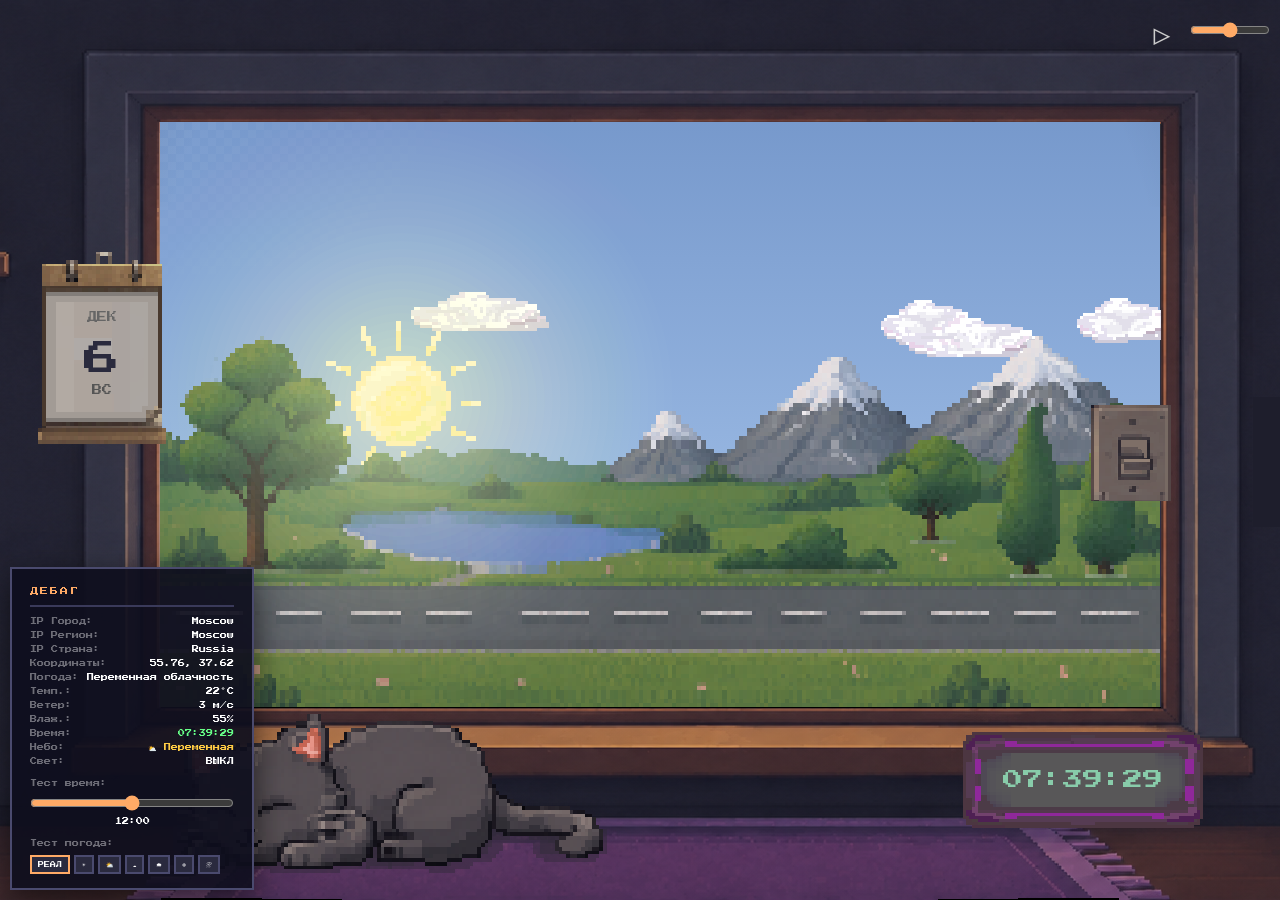
==== commit dc24e713: "Add files via upload" ====
--- a/index.html
+++ b/index.html
@@ -21,7 +21,7 @@
     <button class="sound-btn" id="soundToggle">▷</button>
     <input type="range" class="sound-slider" id="soundVolume" min="0" max="100" value="50">
 </div>
-
+<div class="light-overlay" id="lightOverlay"></div>
 <div class="debug" id="debug">
     <div class="debug-title">ДЕБАГ</div>
     <div class="debug-row"><span class="debug-label">IP Город:</span><span class="debug-value" id="dbIpCity">—</span></div>
@@ -69,6 +69,7 @@
 <script src="js/sprites/room.js"></script>
 <script src="js/sprites/calendar.js"></script>
 <script src="js/sprites/switch.js"></script>
+<script src="js/sprites/cat.js"></script>
 <script src="js/sprites/index.js"></script>
 <script src="js/draw.js"></script>
 <script src="js/main.js"></script>
--- a/css/style.css
+++ b/css/style.css
@@ -31,6 +31,7 @@
     bottom: 8%;
     image-rendering: pixelated;
     display: none;
+    transition: filter 2s;
 }
 
 .clock.visible {
@@ -50,6 +51,7 @@
     left: 3%;
     top: 28%;
     display: none;
+    transition: filter 2s;
 }
 
 .calendar-wall.visible {
@@ -70,6 +72,7 @@
     cursor: pointer;
     image-rendering: pixelated;
     display: none;
+    transition: filter 2s;
 }
 
 .light-switch.visible {
@@ -156,6 +159,24 @@
     justify-content: space-between;
     gap: 8px;
 }
+.light-overlay {
+    position: fixed;
+    top: 0;
+    left: 0;
+    width: 100%;
+    height: 100%;
+    pointer-events: none;
+    z-index: 20;
+    opacity: 0;
+    transition: opacity 0.5s;
+    background: radial-gradient(ellipse at top left, rgba(255,240,200,0.15) 0%, rgba(255,220,160,0.05) 30%, transparent 60%),
+                radial-gradient(ellipse at top right, rgba(255,240,200,0.15) 0%, rgba(255,220,160,0.05) 30%, transparent 60%),
+                rgba(255,220,170,0.04);
+}
+
+.light-overlay.on {
+    opacity: 1;
+}
 
 .debug-label { color: rgba(255,255,255,0.4); }
 .debug-value { color: #fff; }
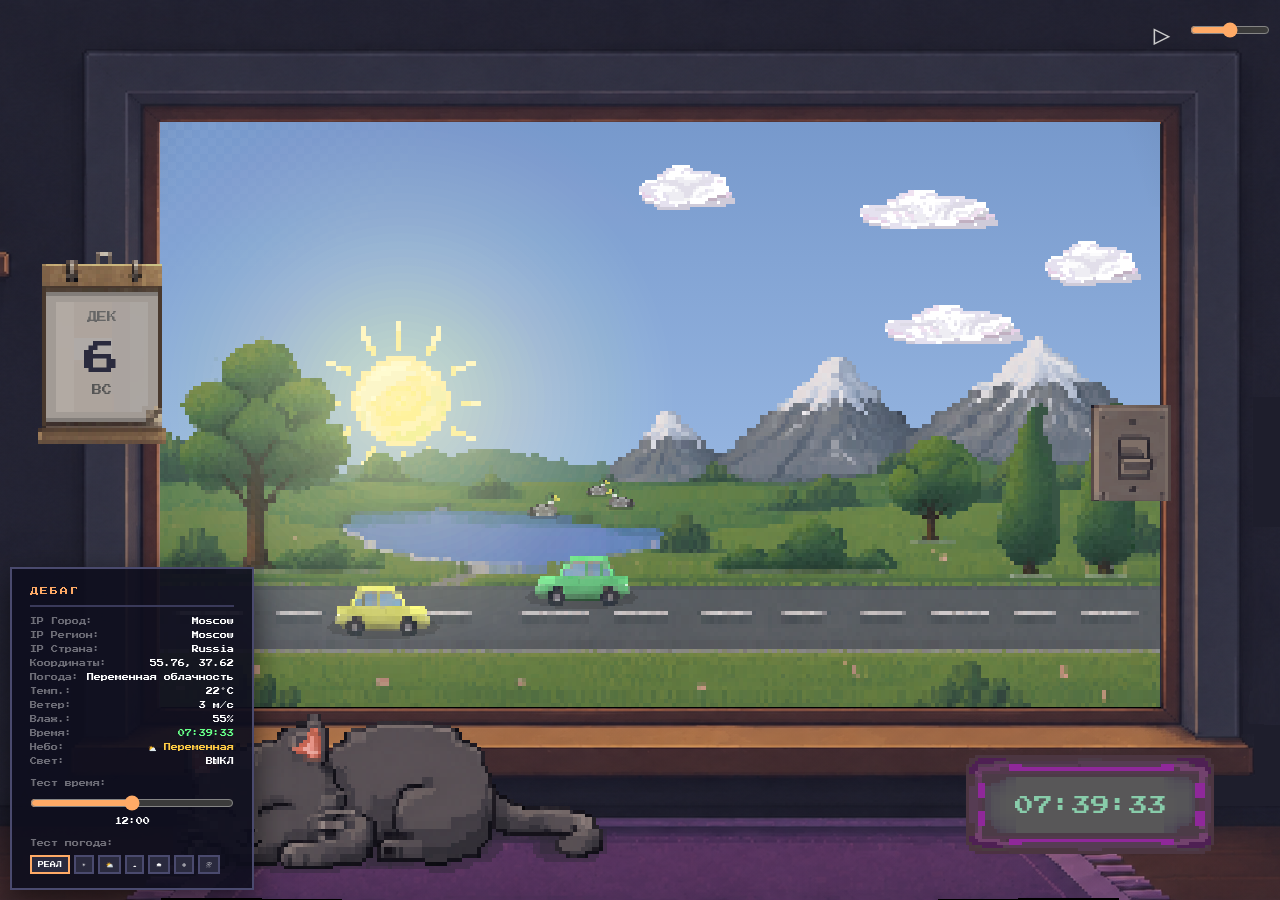
==== commit e2f63679: "Add files via upload" ====
--- a/index.html
+++ b/index.html
@@ -66,6 +66,8 @@
 <script src="js/sprites/sun.js"></script>
 <script src="js/sprites/ground.js"></script>
 <script src="js/sprites/trees.js"></script>
+<script src="js/sprites/cars.js"></script>
+<script src="js/sprites/ducks.js"></script>
 <script src="js/sprites/room.js"></script>
 <script src="js/sprites/calendar.js"></script>
 <script src="js/sprites/switch.js"></script>
--- a/css/style.css
+++ b/css/style.css
@@ -23,12 +23,11 @@
     image-rendering: pixelated;
 }
 
-/* Часы */
 .clock {
     position: fixed;
     z-index: 10;
-    right: 6%;
-    bottom: 8%;
+    right: 5%;
+    bottom: 5%;
     image-rendering: pixelated;
     display: none;
     transition: filter 2s;
@@ -42,7 +41,6 @@
     display: block;
     image-rendering: pixelated;
 }
-
 /* Календарь */
 .calendar-wall {
     position: fixed;
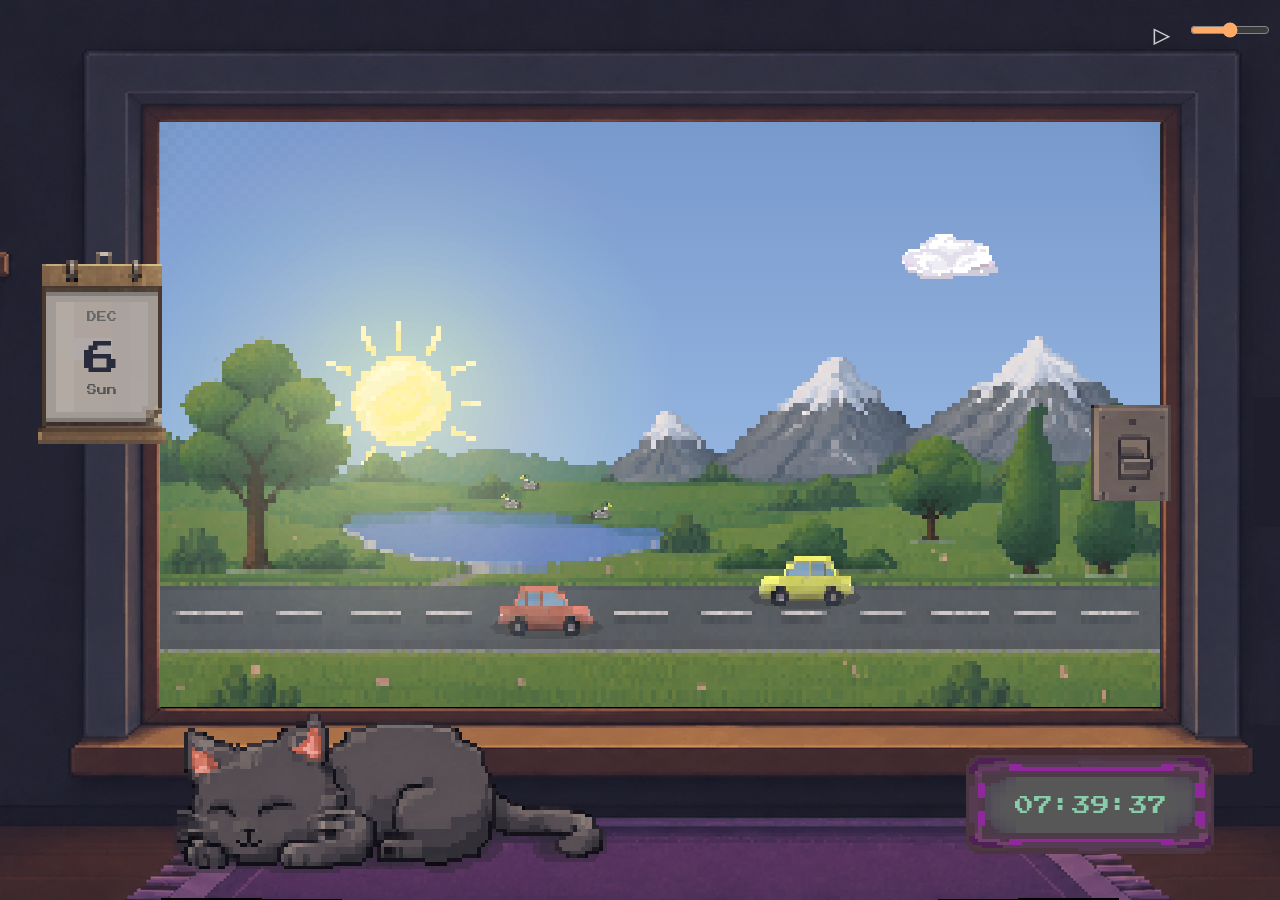
==== commit f71619cf: "Add files via upload" ====
--- a/index.html
+++ b/index.html
@@ -23,27 +23,27 @@
 </div>
 <div class="light-overlay" id="lightOverlay"></div>
 <div class="debug" id="debug">
-    <div class="debug-title">ДЕБАГ</div>
-    <div class="debug-row"><span class="debug-label">IP Город:</span><span class="debug-value" id="dbIpCity">—</span></div>
-    <div class="debug-row"><span class="debug-label">IP Регион:</span><span class="debug-value" id="dbIpRegion">—</span></div>
-    <div class="debug-row"><span class="debug-label">IP Страна:</span><span class="debug-value" id="dbIpCountry">—</span></div>
-    <div class="debug-row"><span class="debug-label">Координаты:</span><span class="debug-value" id="dbIpCoords">—</span></div>
-    <div class="debug-row"><span class="debug-label">Погода:</span><span class="debug-value" id="dbCond">—</span></div>
-    <div class="debug-row"><span class="debug-label">Темп.:</span><span class="debug-value" id="dbTemp">—</span></div>
-    <div class="debug-row"><span class="debug-label">Ветер:</span><span class="debug-value" id="dbWind">—</span></div>
-    <div class="debug-row"><span class="debug-label">Влаж.:</span><span class="debug-value" id="dbHum">—</span></div>
-    <div class="debug-row"><span class="debug-label">Время:</span><span class="debug-value ok" id="dbTime">—</span></div>
-    <div class="debug-row"><span class="debug-label">Небо:</span><span class="debug-value" id="dbSky">—</span></div>
-    <div class="debug-row"><span class="debug-label">Свет:</span><span class="debug-value ok" id="dbLight">ВЫКЛ</span></div>
+    <div class="debug-title">DEBUG</div>
+    <div class="debug-row"><span class="debug-label">IP City:</span><span class="debug-value" id="dbIpCity">—</span></div>
+    <div class="debug-row"><span class="debug-label">IP Region:</span><span class="debug-value" id="dbIpRegion">—</span></div>
+    <div class="debug-row"><span class="debug-label">IP Country:</span><span class="debug-value" id="dbIpCountry">—</span></div>
+    <div class="debug-row"><span class="debug-label">Coords:</span><span class="debug-value" id="dbIpCoords">—</span></div>
+    <div class="debug-row"><span class="debug-label">Weather:</span><span class="debug-value" id="dbCond">—</span></div>
+    <div class="debug-row"><span class="debug-label">Temp:</span><span class="debug-value" id="dbTemp">—</span></div>
+    <div class="debug-row"><span class="debug-label">Wind:</span><span class="debug-value" id="dbWind">—</span></div>
+    <div class="debug-row"><span class="debug-label">Humidity:</span><span class="debug-value" id="dbHum">—</span></div>
+    <div class="debug-row"><span class="debug-label">Time:</span><span class="debug-value ok" id="dbTime">—</span></div>
+    <div class="debug-row"><span class="debug-label">Sky:</span><span class="debug-value" id="dbSky">—</span></div>
+    <div class="debug-row"><span class="debug-label">Light:</span><span class="debug-value ok" id="dbLight">OFF</span></div>
     <div class="debug-row" style="margin-top:8px;flex-direction:column;gap:4px;">
-        <span class="debug-label">Тест время:</span>
+        <span class="debug-label">Test Time:</span>
         <input type="range" id="timeSlider" min="0" max="1440" value="720" style="width:100%;">
         <span class="debug-value" id="testTime">12:00</span>
     </div>
     <div class="debug-row" style="margin-top:8px;flex-direction:column;gap:4px;">
-        <span class="debug-label">Тест погода:</span>
+        <span class="debug-label">Test Weather:</span>
         <div style="display:flex;flex-wrap:wrap;gap:4px;">
-            <button class="weather-btn" data-weather="real" style="font-family:'Press Start 2P',monospace;font-size:6px;padding:4px 6px;background:#2a2a3e;color:#fff;border:2px solid #ffaa66;cursor:pointer;">РЕАЛ</button>
+            <button class="weather-btn" data-weather="real" style="font-family:'Press Start 2P',monospace;font-size:6px;padding:4px 6px;background:#2a2a3e;color:#fff;border:2px solid #ffaa66;cursor:pointer;">REAL</button>
             <button class="weather-btn" data-weather="clear" style="font-family:'Press Start 2P',monospace;font-size:6px;padding:4px 6px;background:#2a2a3e;color:#fff;border:2px solid #4a4a6e;cursor:pointer;">☀️</button>
             <button class="weather-btn" data-weather="partly" style="font-family:'Press Start 2P',monospace;font-size:6px;padding:4px 6px;background:#2a2a3e;color:#fff;border:2px solid #4a4a6e;cursor:pointer;">⛅</button>
             <button class="weather-btn" data-weather="cloudy" style="font-family:'Press Start 2P',monospace;font-size:6px;padding:4px 6px;background:#2a2a3e;color:#fff;border:2px solid #4a4a6e;cursor:pointer;">☁️</button>
--- a/css/style.css
+++ b/css/style.css
@@ -23,6 +23,7 @@
     image-rendering: pixelated;
 }
 
+/* Часы */
 .clock {
     position: fixed;
     z-index: 10;
@@ -41,6 +42,7 @@
     display: block;
     image-rendering: pixelated;
 }
+
 /* Календарь */
 .calendar-wall {
     position: fixed;
@@ -121,6 +123,26 @@
     cursor: pointer;
     accent-color: #ffaa66;
     height: 20px;
+}
+
+/* Свет */
+.light-overlay {
+    position: fixed;
+    top: 0;
+    left: 0;
+    width: 100%;
+    height: 100%;
+    pointer-events: none;
+    z-index: 20;
+    opacity: 0;
+    transition: opacity 0.5s;
+    background: radial-gradient(ellipse at top left, rgba(255,240,200,0.15) 0%, rgba(255,220,160,0.05) 30%, transparent 60%),
+                radial-gradient(ellipse at top right, rgba(255,240,200,0.15) 0%, rgba(255,220,160,0.05) 30%, transparent 60%),
+                rgba(255,220,170,0.04);
+}
+
+.light-overlay.on {
+    opacity: 1;
 }
 
 /* Дебаг */
@@ -141,6 +163,11 @@
     pointer-events: auto;
     max-height: 90vh;
     overflow-y: auto;
+    display: none;
+}
+
+.debug.visible {
+    display: block;
 }
 
 .debug-title {
@@ -156,24 +183,6 @@
     display: flex;
     justify-content: space-between;
     gap: 8px;
-}
-.light-overlay {
-    position: fixed;
-    top: 0;
-    left: 0;
-    width: 100%;
-    height: 100%;
-    pointer-events: none;
-    z-index: 20;
-    opacity: 0;
-    transition: opacity 0.5s;
-    background: radial-gradient(ellipse at top left, rgba(255,240,200,0.15) 0%, rgba(255,220,160,0.05) 30%, transparent 60%),
-                radial-gradient(ellipse at top right, rgba(255,240,200,0.15) 0%, rgba(255,220,160,0.05) 30%, transparent 60%),
-                rgba(255,220,170,0.04);
-}
-
-.light-overlay.on {
-    opacity: 1;
 }
 
 .debug-label { color: rgba(255,255,255,0.4); }
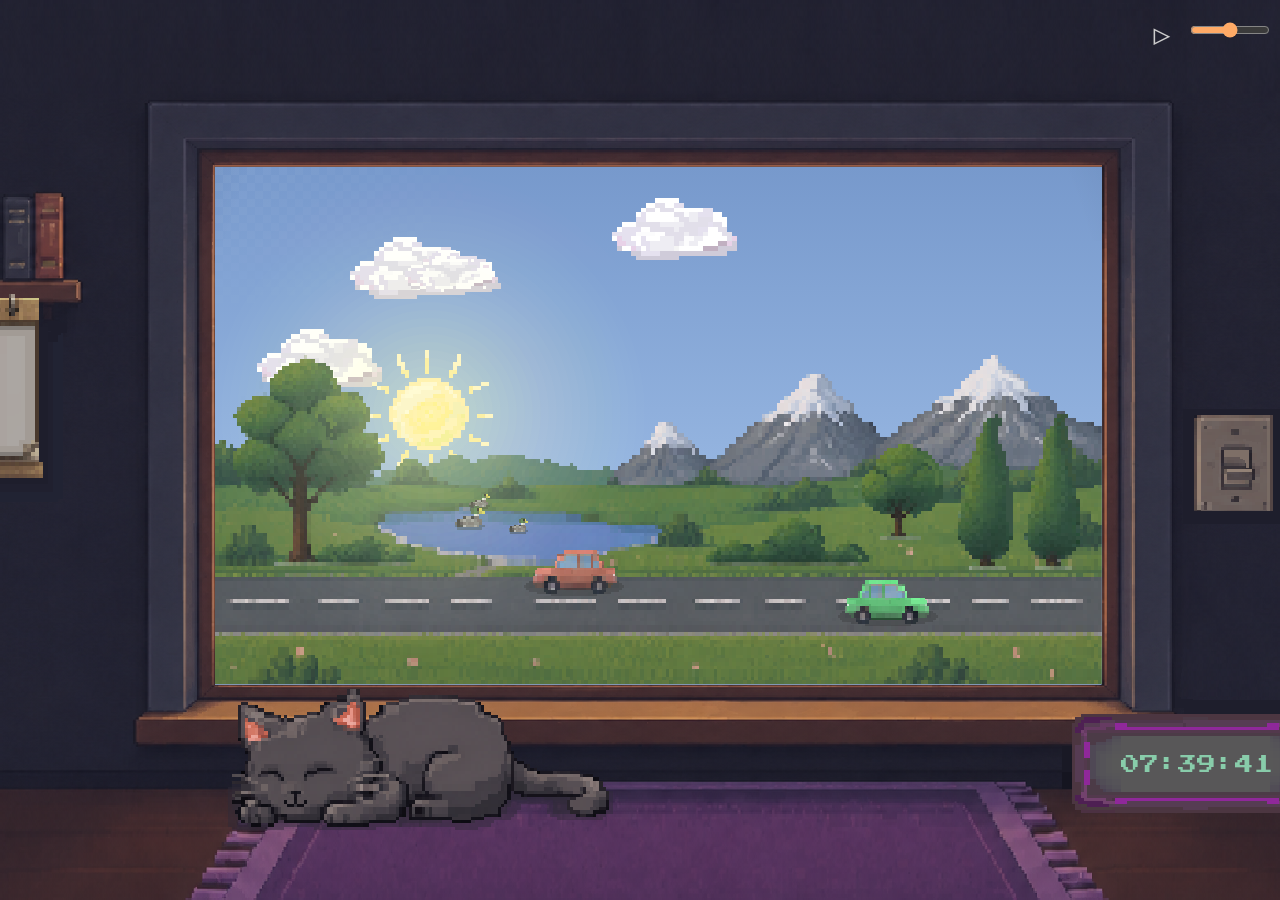
==== commit bc38e865: "Add files via upload" ====
--- a/index.html
+++ b/index.html
@@ -11,17 +11,11 @@
 
 <canvas id="mainCanvas"></canvas>
 
-<div class="calendar-wall" id="calendarWall"></div>
-
-<div class="clock" id="clock"><span class="clock-time" id="clockTime">00:00:00</span></div>
-
-<div class="light-switch" id="lightSwitch"></div>
-
 <div class="sound-panel" id="soundPanel">
     <button class="sound-btn" id="soundToggle">▷</button>
     <input type="range" class="sound-slider" id="soundVolume" min="0" max="100" value="50">
 </div>
-<div class="light-overlay" id="lightOverlay"></div>
+
 <div class="debug" id="debug">
     <div class="debug-title">DEBUG</div>
     <div class="debug-row"><span class="debug-label">IP City:</span><span class="debug-value" id="dbIpCity">—</span></div>
@@ -66,12 +60,12 @@
 <script src="js/sprites/sun.js"></script>
 <script src="js/sprites/ground.js"></script>
 <script src="js/sprites/trees.js"></script>
-<script src="js/sprites/cars.js"></script>
-<script src="js/sprites/ducks.js"></script>
 <script src="js/sprites/room.js"></script>
 <script src="js/sprites/calendar.js"></script>
 <script src="js/sprites/switch.js"></script>
 <script src="js/sprites/cat.js"></script>
+<script src="js/sprites/cars.js"></script>
+<script src="js/sprites/ducks.js"></script>
 <script src="js/sprites/index.js"></script>
 <script src="js/draw.js"></script>
 <script src="js/main.js"></script>
--- a/css/style.css
+++ b/css/style.css
@@ -1,225 +1,55 @@
 @import url('https://fonts.googleapis.com/css2?family=Press+Start+2P&display=swap');
 
-* {
-    margin: 0;
-    padding: 0;
-    box-sizing: border-box;
-}
+* { margin: 0; padding: 0; box-sizing: border-box; }
 
 body {
-    width: 100vw;
-    height: 100vh;
-    overflow: hidden;
-    background: #000;
-    font-family: 'Press Start 2P', monospace;
+    width: 100vw; height: 100vh; overflow: hidden;
+    background: #000; font-family: 'Press Start 2P', monospace;
 }
 
 #mainCanvas {
-    position: fixed;
-    top: 0;
-    left: 0;
-    width: 100%;
-    height: 100%;
+    position: fixed; top: 0; left: 0; width: 100%; height: 100%;
     image-rendering: pixelated;
 }
 
-/* Часы */
-.clock {
-    position: fixed;
-    z-index: 10;
-    right: 5%;
-    bottom: 5%;
-    image-rendering: pixelated;
-    display: none;
-    transition: filter 2s;
-}
-
-.clock.visible {
-    display: block;
-}
-
-#clockCanvas {
-    display: block;
-    image-rendering: pixelated;
-}
-
-/* Календарь */
-.calendar-wall {
-    position: fixed;
-    z-index: 10;
-    image-rendering: pixelated;
-    left: 3%;
-    top: 28%;
-    display: none;
-    transition: filter 2s;
-}
-
-.calendar-wall.visible {
-    display: block;
-}
-
-#calendarCanvas {
-    display: block;
-    image-rendering: pixelated;
-}
-
-/* Выключатель */
-.light-switch {
-    position: fixed;
-    z-index: 10;
-    right: 8%;
-    top: 45%;
-    cursor: pointer;
-    image-rendering: pixelated;
-    display: none;
-    transition: filter 2s;
-}
-
-.light-switch.visible {
-    display: block;
-}
-
-#switchCanvas {
-    display: block;
-    image-rendering: pixelated;
-}
-
-/* Панель звука */
 .sound-panel {
-    position: fixed;
-    z-index: 25;
-    right: 10px;
-    top: 10px;
-    display: flex;
-    align-items: center;
-    gap: 8px;
+    position: fixed; z-index: 25; right: 10px; top: 10px;
+    display: flex; align-items: center; gap: 8px;
 }
 
 .sound-btn {
-    background: none;
-    border: none;
-    color: #ccc;
-    font-size: 28px;
-    cursor: pointer;
-    padding: 0;
-    font-family: 'Press Start 2P', monospace;
-    image-rendering: pixelated;
-    min-width: 40px;
-    text-align: center;
-    line-height: 1;
-    transition: color 0.2s;
-    display: flex;
-    align-items: center;
-    justify-content: center;
-    height: 40px;
+    background: none; border: none; color: #ccc; font-size: 28px;
+    cursor: pointer; padding: 0; font-family: 'Press Start 2P', monospace;
+    image-rendering: pixelated; min-width: 40px; text-align: center;
+    line-height: 1; transition: color 0.2s; display: flex;
+    align-items: center; justify-content: center; height: 40px;
 }
+.sound-btn:hover { color: #fff; }
 
-.sound-btn:hover {
-    color: #fff;
+.sound-slider { width: 80px; cursor: pointer; accent-color: #ffaa66; height: 20px; }
+
+.debug {
+    position: fixed; left: 10px; bottom: 10px;
+    background: rgba(15,15,30,0.92); padding: 14px 18px;
+    border: 2px solid #4a4a6e; font-size: 7px; color: #aaffaa;
+    font-family: 'Press Start 2P', monospace; line-height: 2;
+    min-width: 230px; z-index: 30; box-shadow: 0 10px 30px rgba(0,0,0,0.6);
+    pointer-events: auto; max-height: 90vh; overflow-y: auto; display: none;
 }
+.debug.visible { display: block; }
 
-.sound-slider {
-    width: 80px;
-    cursor: pointer;
-    accent-color: #ffaa66;
-    height: 20px;
-}
-
-/* Свет */
-.light-overlay {
-    position: fixed;
-    top: 0;
-    left: 0;
-    width: 100%;
-    height: 100%;
-    pointer-events: none;
-    z-index: 20;
-    opacity: 0;
-    transition: opacity 0.5s;
-    background: radial-gradient(ellipse at top left, rgba(255,240,200,0.15) 0%, rgba(255,220,160,0.05) 30%, transparent 60%),
-                radial-gradient(ellipse at top right, rgba(255,240,200,0.15) 0%, rgba(255,220,160,0.05) 30%, transparent 60%),
-                rgba(255,220,170,0.04);
-}
-
-.light-overlay.on {
-    opacity: 1;
-}
-
-/* Дебаг */
-.debug {
-    position: fixed;
-    left: 10px;
-    bottom: 10px;
-    background: rgba(15,15,30,0.92);
-    padding: 14px 18px;
-    border: 2px solid #4a4a6e;
-    font-size: 7px;
-    color: #aaffaa;
-    font-family: 'Press Start 2P', monospace;
-    line-height: 2;
-    min-width: 230px;
-    z-index: 30;
-    box-shadow: 0 10px 30px rgba(0,0,0,0.6);
-    pointer-events: auto;
-    max-height: 90vh;
-    overflow-y: auto;
-    display: none;
-}
-
-.debug.visible {
-    display: block;
-}
-
-.debug-title {
-    color: #ffaa66;
-    font-size: 8px;
-    letter-spacing: 2px;
-    border-bottom: 2px solid #3a3a5a;
-    padding-bottom: 6px;
-    margin-bottom: 8px;
-}
-
-.debug-row {
-    display: flex;
-    justify-content: space-between;
-    gap: 8px;
-}
-
+.debug-title { color: #ffaa66; font-size: 8px; letter-spacing: 2px; border-bottom: 2px solid #3a3a5a; padding-bottom: 6px; margin-bottom: 8px; }
+.debug-row { display: flex; justify-content: space-between; gap: 8px; }
 .debug-label { color: rgba(255,255,255,0.4); }
 .debug-value { color: #fff; }
 .debug-value.ok { color: #66ff88; }
 .debug-value.warn { color: #ffcc44; }
 
-#timeSlider {
-    cursor: pointer;
-    pointer-events: auto !important;
-    image-rendering: auto;
-    accent-color: #ffaa66;
-}
-
-#testTime {
-    pointer-events: auto !important;
-    text-align: center;
-}
+#timeSlider { cursor: pointer; pointer-events: auto !important; image-rendering: auto; accent-color: #ffaa66; }
+#testTime { pointer-events: auto !important; text-align: center; }
 
 @media (max-width: 768px) {
-    .clock { right: 3%; bottom: 6%; }
-    #clockCanvas { width: 140px !important; height: 56px !important; }
-    .calendar-wall { left: 2%; top: 24%; }
-    #calendarCanvas { width: 80px !important; height: 120px !important; }
-    .light-switch { right: 5%; top: 40%; }
-    #switchCanvas { width: 64px !important; height: 64px !important; }
     .sound-panel { right: 4px; top: 4px; gap: 4px; }
     .sound-slider { width: 60px; }
     .debug { left: 2px; bottom: 2px; font-size: 6px; min-width: 180px; padding: 8px 10px; }
-}
-
-@media (max-width: 1100px) {
-    .debug {
-        left: 2px;
-        bottom: 2px;
-        font-size: 6px;
-        min-width: 180px;
-        padding: 8px 10px;
-    }
 }
